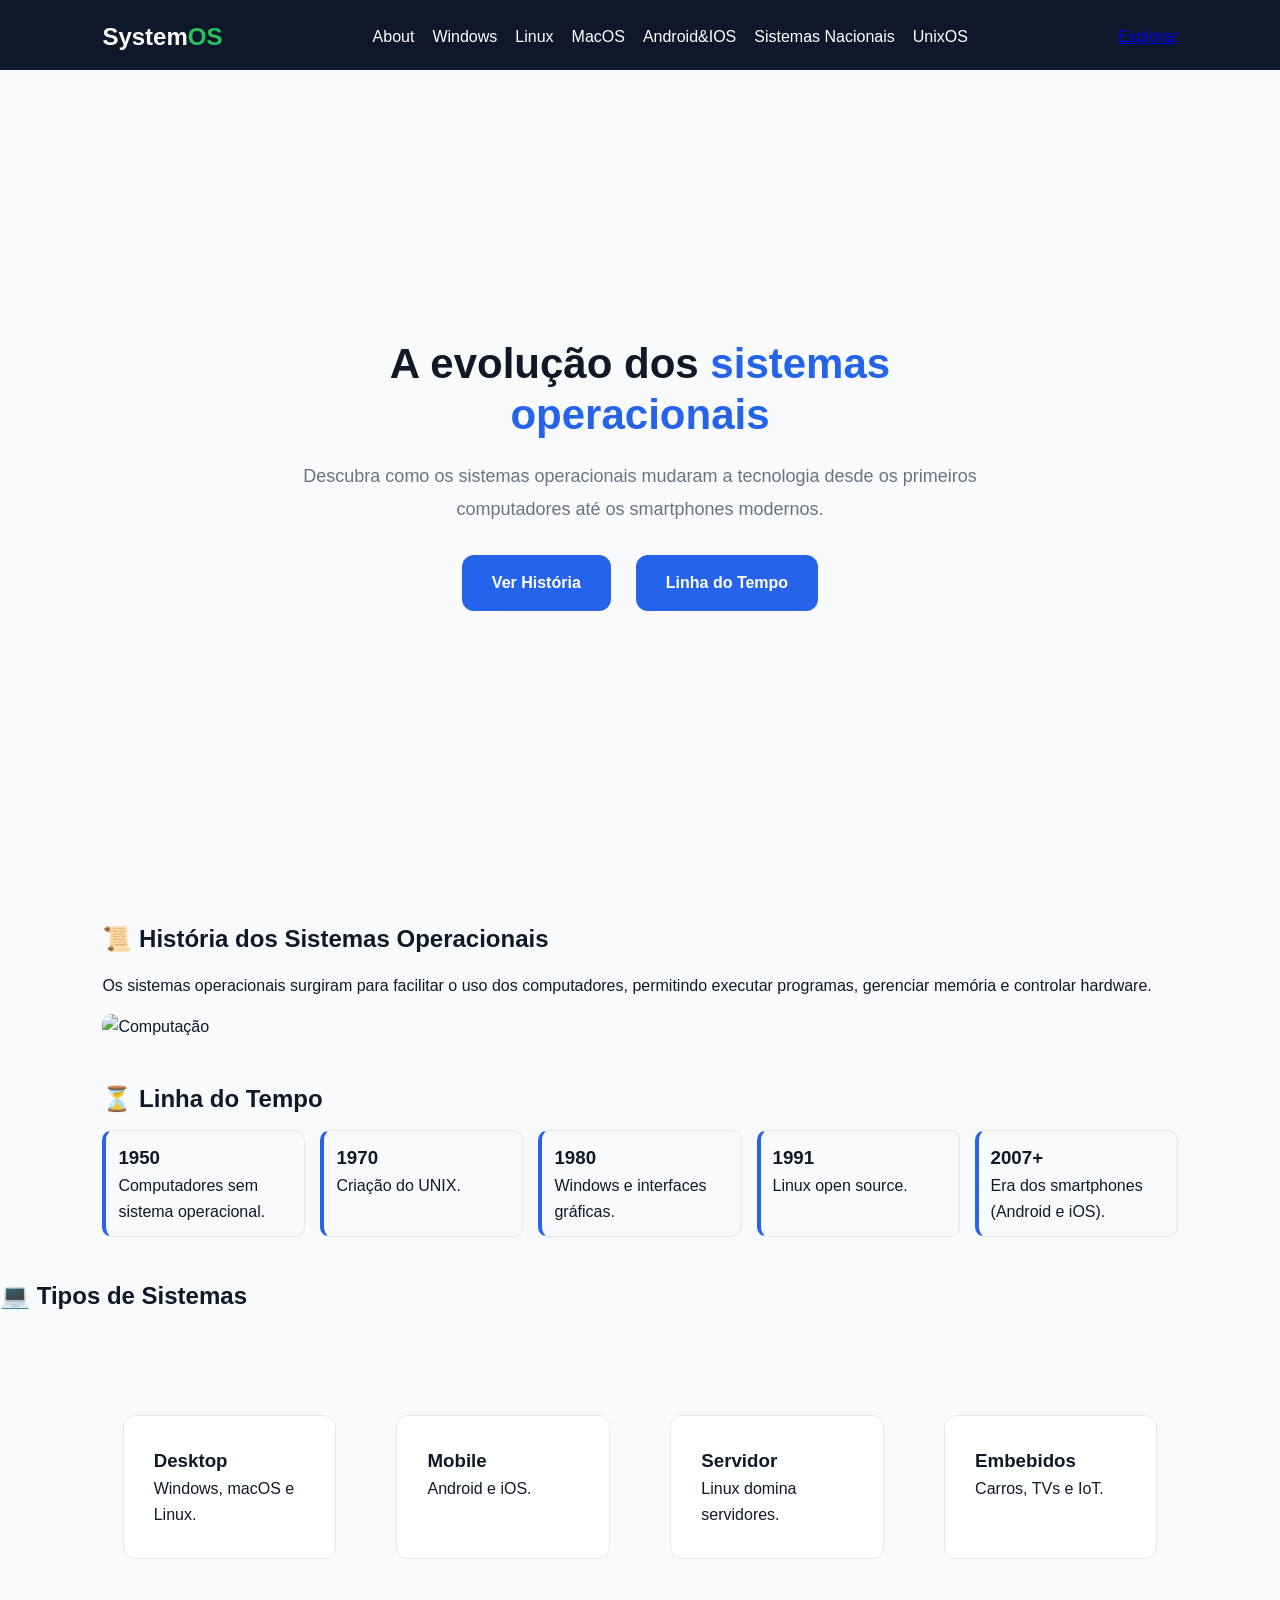
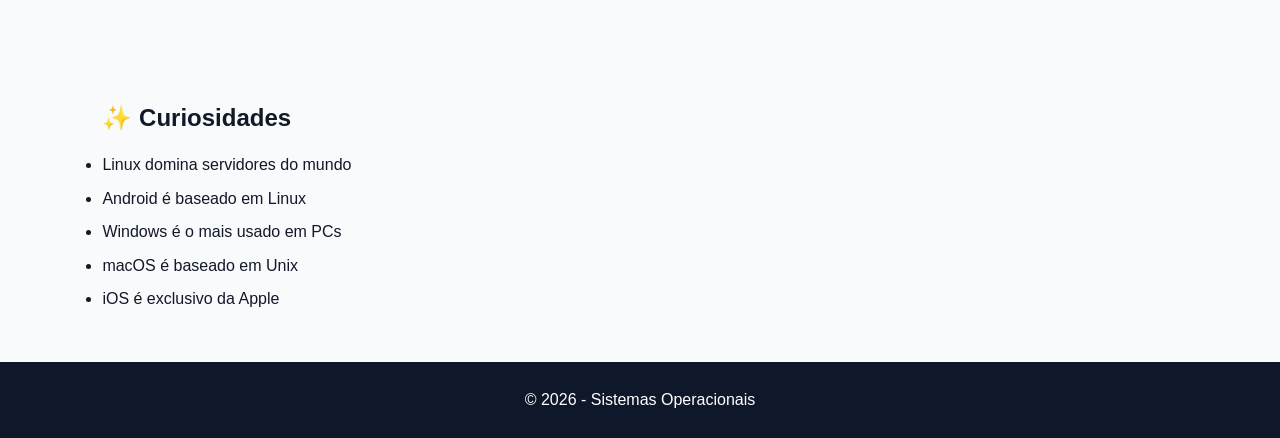
==== index.html @ b2367425 "v1.0.0" ====
<!DOCTYPE html>
<html lang="pt-br">

<head>
    <meta charset="UTF-8">
    <meta name="viewport" content="width=device-width, initial-scale=1.0">
    <title>Home - Sistemas Operacionais</title>

    <link rel="stylesheet" href="style.css">
</head>

<body>


<header class="navbar">

    <div class="logo">System<span>OS</span></div>

    <nav class="nav" id="nav">

          <a href="about.html">About</a>
            <a href="windows.html">Windows</a>
            <a href="linux.html">Linux</a>
            <a href="macOS.html">MacOS</a>
            <a href="Android&IOS.html">Android&IOS</a>
            <a href="nacionais.html">Sistemas Nacionais</a>
            <a href="unixOS.html">UnixOS</a>

    </nav>

    <a href="#historia" class="btn-nav">Explorar</a>

    <button class="menu-btn" onclick="toggleMenu()">☰</button>

</header>


<section class="hero">

    <div class="hero-text">

        <h1>
            A evolução dos <span>sistemas operacionais</span>
        </h1>

        <p>
            Descubra como os sistemas operacionais mudaram a tecnologia
            desde os primeiros computadores até os smartphones modernos.
        </p>

        <div class="hero-buttons">
            <a href="#historia" class="btn">Ver História</a>
            <a href="#linha" class="btn outline">Linha do Tempo</a>
        </div>

    </div>

</section>


<section class="section" id="historia">

    <h2>📜 História dos Sistemas Operacionais</h2>

    <p>
        Os sistemas operacionais surgiram para facilitar o uso dos computadores,
        permitindo executar programas, gerenciar memória e controlar hardware.
    </p>

    <img src="https://images.unsplash.com/photo-1581091012184-7c3d3f5f7d1c?q=80&w=1200" alt="Computação">

</section>

<section class="timeline" id="linha">

    <h2>⏳ Linha do Tempo</h2>

    <div class="timeline-container">

        <div class="timeline-item">
            <h3>1950</h3>
            <p>Computadores sem sistema operacional.</p>
        </div>

        <div class="timeline-item">
            <h3>1970</h3>
            <p>Criação do UNIX.</p>
        </div>

        <div class="timeline-item">
            <h3>1980</h3>
            <p>Windows e interfaces gráficas.</p>
        </div>

        <div class="timeline-item">
            <h3>1991</h3>
            <p>Linux open source.</p>
        </div>

        <div class="timeline-item">
            <h3>2007+</h3>
            <p>Era dos smartphones (Android e iOS).</p>
        </div>

    </div>

</section>

<section class="cards-section">

    <h2>💻 Tipos de Sistemas</h2>

    <div class="cards">

        <div class="card">
            <h3>Desktop</h3>
            <p>Windows, macOS e Linux.</p>
        </div>

        <div class="card">
            <h3>Mobile</h3>
            <p>Android e iOS.</p>
        </div>

        <div class="card">
            <h3>Servidor</h3>
            <p>Linux domina servidores.</p>
        </div>

        <div class="card">
            <h3>Embebidos</h3>
            <p>Carros, TVs e IoT.</p>
        </div>

    </div>

</section>


<section class="section">

    <h2>✨ Curiosidades</h2>

    <ul>
        <li>Linux domina servidores do mundo</li>
        <li>Android é baseado em Linux</li>
        <li>Windows é o mais usado em PCs</li>
        <li>macOS é baseado em Unix</li>
        <li>iOS é exclusivo da Apple</li>
    </ul>

</section>

<footer>
    © 2026 - Sistemas Operacionais
</footer>

<script src="script.js"></script>

</body>
</html>
---- style.css ----
*{
    margin:0;
    padding:0;
    box-sizing:border-box;
    font-family:"Segoe UI", sans-serif;
}

body{
    background:#f8fafc;
    color:#111827;
}

.navbar{
    display:flex;
    justify-content:space-between;
    align-items:center;
    padding:18px 8%;
    background:#0f172a;
    position:sticky;
    top:0;
    z-index:1000;
}

.logo{
    color:white;
    font-size:24px;
    font-weight:bold;
}

.logo span{
    color:#38bdf8;
}

.nav{
    display:flex;
    gap:18px;
}

.nav a{
    color:white;
    text-decoration:none;
}

.nav a:hover,
.nav a.active{
    color:#38bdf8;
}

.menu-btn{
    display:none;
    color:white;
    font-size:26px;
    background:none;
    border:none;
}


.hero{
    padding:80px 8%;
    text-align:center;
}

.hero-text h1{
    font-size:44px;
}

.hero-text span{
    color:#38bdf8;
}

.hero-text p{
    margin-top:10px;
    color:#6b7280;
}


.hero-buttons{
    margin-top:20px;
}

.btn{
    background:#38bdf8;
    color:white;
    padding:10px 18px;
    border-radius:8px;
    text-decoration:none;
}

.outline{
    border:1px solid #ccc;
    padding:10px 18px;
    border-radius:8px;
    margin-left:10px;
    text-decoration:none;
}


.section{
    margin:40px 8%;
}

.section h2{
    margin-bottom:15px;
}

.section img{
    width:100%;
    border-radius:10px;
    margin-top:15px;
}


.timeline{
    margin:40px 8%;
}

.timeline-container{
    display:grid;
    grid-template-columns:repeat(auto-fit,minmax(200px,1fr));
    gap:15px;
}

.timeline-item{
    background:white;
    padding:15px;
    border-radius:10px;
    border:1px solid #e5e7eb;
}


.cards{
    display:grid;
    grid-template-columns:repeat(auto-fit,minmax(200px,1fr));
    gap:15px;
}

.card{
    background:white;
    padding:20px;
    border-radius:10px;
    border:1px solid #e5e7eb;
}

ul li{
    margin:8px 0;
}


footer{
    background:#0f172a;
    color:white;
    text-align:center;
    padding:20px;
    margin-top:40px;
}


@media(max-width:768px){
    .nav{
        display:none;
        position:absolute;
        top:70px;
        right:0;
        flex-direction:column;
        background:#0f172a;
        width:200px;
        padding:20px;
    }

    .nav.active{
        display:flex;
    }

    .menu-btn{
        display:block;
    }
}
*{
    margin: 0;
    padding: 0;
    box-sizing: border-box;
    font-family: "Segoe UI", sans-serif;
}

body{
    background: #0b1220;
    color: white;
}


.navbar{
    position: fixed;
    top: 0;
    left: 0;

    width: 100%;
    height: 70px;

    display: flex;
    justify-content: space-between;
    align-items: center;

    padding: 0 8%;
    background: rgba(15, 23, 42, 0.9);
    backdrop-filter: blur(10px);

    z-index: 1000;
}

.logo{
    font-size: 22px;
    font-weight: bold;
}

.logo span{
    color: #38bdf8;
}





.hero{
    padding: 140px 8% 80px;
    text-align: center;
}

.hero h1{
    font-size: 3rem;
}

.hero span{
    color: #38bdf8;
}

.hero p{
    margin-top: 15px;
    color: #94a3b8;
}

.hero-buttons{
    margin-top: 25px;
    display: flex;
    justify-content: center;
    gap: 15px;
}

.btn{
    background: #38bdf8;
    color: black;
    padding: 12px 20px;
    border-radius: 10px;
    text-decoration: none;
    font-weight: bold;
}

.btn-outline{
    border: 1px solid #38bdf8;
    color: #38bdf8;
    padding: 12px 20px;
    border-radius: 10px;
    text-decoration: none;
}


.content{
    padding: 80px 8%;
    max-width: 900px;
    margin: auto;
    text-align: center;
}

.content h2{
    margin-bottom: 20px;
}

.content p{
    color: #cbd5e1;
    margin-bottom: 15px;
}

.cards{
    display: grid;
    grid-template-columns: repeat(auto-fit, minmax(220px,1fr));
    gap: 20px;

    padding: 60px 8%;
}

.card{
    background: rgba(255,255,255,0.05);
    padding: 25px;
    border-radius: 15px;
    border: 1px solid rgba(255,255,255,0.1);
    transition: 0.3s;
}

.card:hover{
    transform: translateY(-8px);
    background: rgba(56,189,248,0.08);
}


footer{
    text-align: center;
    padding: 30px;
    color: #64748b;
}


@media(max-width:768px){

    .nav{
        display: none;
        position: absolute;
        top: 70px;
        right: 8%;
        flex-direction: column;
        background: #0f172a;
        padding: 15px;
        border-radius: 10px;
    }

    .nav.active{
        display: flex;
    }

    .menu-btn{
        display: block;
    }

    .hero h1{
        font-size: 2rem;
    }
}
* {
    margin: 0;
    padding: 0;
    box-sizing: border-box;
}

body {
    font-family: "Segoe UI", sans-serif;
    background: #f4f7fb;
    color: #111827;
    line-height: 1.6;
}


.navbar {
    width: 100%;
    padding: 18px 8%;
    background: #0f172a;

    display: flex;
    justify-content: space-between;
    align-items: center;

    position: fixed;
    top: 0;
    left: 0;
    z-index: 1000;
}

.logo {
    color: white;
    font-size: 24px;
    font-weight: bold;
}

.logo span {
    color: #38bdf8;
}

.menu {
    display: flex;
    gap: 18px;
}

.menu a {
    color: white;
    text-decoration: none;
    font-size: 14px;
    transition: 0.3s;
}

.menu a:hover {
    color: #38bdf8;
}


.menu-btn {
    display: none;
    color: white;
    font-size: 26px;
    cursor: pointer;
}

.hero {
    padding-top: 110px;
    padding: 120px 8% 60px;
}

.hero-content {
    display: flex;
    align-items: center;
    justify-content: space-between;
    gap: 40px;
}

.hero-text h1 {
    font-size: 40px;
    margin-bottom: 15px;
}

.hero-text p {
    color: #4b5563;
}

.badge {
    background: #dbeafe;
    color: #2563eb;
    padding: 6px 14px;
    border-radius: 20px;
    display: inline-block;
    margin-bottom: 10px;
}

.hero-image img {
    width: 300px;
}


main {
    padding: 60px 8%;
}

.card {
    background: white;
    padding: 25px;
    margin-bottom: 20px;

    border-radius: 12px;
    border: 1px solid #e5e7eb;
}

footer {
    text-align: center;
    padding: 20px;
    background: #0f172a;
    color: white;
}


@media (max-width: 768px) {

    .hero-content {
        flex-direction: column;
        text-align: center;
    }

    .menu {
        position: absolute;
        top: 60px;
        right: 8%;
        background: #0f172a;
        flex-direction: column;
        padding: 15px;

        display: none;
    }

    .menu.active {
        display: flex;
    }

    .menu-btn {
        display: block;
    }
}

/*2-Unix*/
/* TERMINAL */
.terminal {
    background: #020617;
    border: 1px solid #1e293b;
    padding: 20px;
    border-radius: 12px;
    margin-top: 20px;
    font-family: monospace;
    color: #22c55e;
}

.cursor {
    display: inline-block;
    animation: blink 0.8s infinite;
}

@keyframes blink {
    50% { opacity: 0; }
}


.unix-hero {
    background: linear-gradient(135deg, #0f172a, #020617);
    color: #e2e8f0;
}

.unix-card {
    background: #0f172a;
    color: #e2e8f0;
    border: 1px solid #1e293b;
}

.unix-card h2 {
    color: #38bdf8;
}

.unix-box {
    background: #020617;
    border: 1px solid #1e293b;
    color: #cbd5e1;
}


.terminal {
    margin-top: 20px;
    background: #000;
    border: 1px solid #22c55e;
    padding: 18px;
    border-radius: 10px;
    font-family: monospace;
    color: #22c55e;
}

.cursor {
    animation: blink 0.8s infinite;
}

@keyframes blink {
    50% { opacity: 0; }
}


.unix-footer {
    text-align: center;
    padding: 25px;
    background: #020617;
    color: #64748b;
}


.menu a.active {
    color: #38bdf8;
}
/* MacOS*/
* {
    margin: 0;
    padding: 0;
    box-sizing: border-box;
    font-family: "Segoe UI", sans-serif;
}

body {
    background: #f5f6f8;
    color: #111827;
}


.navbar {
    width: 100%;
    padding: 16px 8%;
    display: flex;
    justify-content: space-between;
    align-items: center;
    background: #0f172a;
    position: sticky;
    top: 0;
    z-index: 1000;
}

.logo {
    color: white;
    font-size: 22px;
    font-weight: bold;
}

.logo span {
    color: #38bdf8;
}

.menu {
    display: flex;
    gap: 18px;
}

.menu a {
    color: white;
    text-decoration: none;
    transition: 0.3s;
}

.menu a:hover,
.menu a.active {
    color: #38bdf8;
}

.menu-btn {
    display: none;
    color: white;
    font-size: 26px;
    cursor: pointer;
}


header {
    text-align: center;
    padding: 90px 8%;
}

header h1 {
    font-size: 42px;
}

header p {
    margin-top: 15px;
    color: #6b7280;
    font-size: 18px;
}

.badge {
    display: inline-block;
    padding: 6px 14px;
    background: #dbeafe;
    color: #2563eb;
    border-radius: 999px;
}

.card {
    background: white;
    margin: 40px 8%;
    padding: 30px;
    border-radius: 14px;
    border: 1px solid #e5e7eb;
}


.timeline {
    display: flex;
    flex-direction: column;
    gap: 12px;
}

.timeline-item {
    padding: 12px;
    border-left: 4px solid #2563eb;
    background: #f8fafc;
}


.features {
    display: grid;
    grid-template-columns: repeat(auto-fit, minmax(220px,1fr));
    gap: 15px;
}

.feature-box {
    background: #f8fafc;
    padding: 18px;
    border-radius: 10px;
    border: 1px solid #e5e7eb;
}


footer {
    text-align: center;
    padding: 20px;
    background: #0f172a;
    color: white;
    margin-top: 40px;
}


@media(max-width:768px){
    .menu{
        display:none;
        position:absolute;
        top:70px;
        right:0;
        flex-direction:column;
        background:#0f172a;
        width:200px;
        padding:20px;
    }

    .menu.active{
        display:flex;
    }

    .menu-btn{
        display:block;
    }
}
/* LINUX */
*{
    margin: 0;
    padding: 0;
    box-sizing: border-box;
    font-family: "Segoe UI", sans-serif;
}

body{
    background: #f8fafc;
    color: #111827;
    line-height: 1.6;
}


.navbar{
    position: sticky;
    top: 0;
    z-index: 1000;

    display: flex;
    justify-content: space-between;
    align-items: center;

    padding: 20px 8%;
    background: #0f172a;
}

.logo{
    color: white;
    font-size: 28px;
    font-weight: bold;
}

.logo span{
    color: #22c55e;
}

.menu{
    display: flex;
    align-items: center;
    gap: 20px;
}

.menu a{
    color: white;
    text-decoration: none;
    transition: 0.3s;
    font-size: 16px;
}

.menu a:hover{
    color: #22c55e;
}

.menu-btn{
    display: none;
    color: white;
    font-size: 28px;
    cursor: pointer;
}


.hero{
    min-height: 80vh;

    display: flex;
    align-items: center;

    padding: 80px 8%;
}

.hero-text{
    max-width: 700px;
}

.hero-text h1{
    font-size: 52px;
    margin-bottom: 15px;
}

.hero-text span{
    color: #22c55e;
}

.hero-text p{
    margin-top: 15px;
    color: #6b7280;
    font-size: 18px;
}

.badge{
    display: inline-block;

    background: #dcfce7;
    color: #16a34a;

    padding: 8px 14px;
    border-radius: 20px;

    margin-bottom: 15px;
}


.hero-buttons{
    margin-top: 25px;

    display: flex;
    gap: 15px;
}

.btn-primary{
    background: #22c55e;
    color: white;

    padding: 12px 22px;
    border-radius: 10px;

    text-decoration: none;
}

.btn-secondary{
    border: 1px solid #d1d5db;

    padding: 12px 22px;
    border-radius: 10px;

    text-decoration: none;
    color: #111827;
}


.card{
    background: white;

    margin: 40px 8%;
    padding: 30px;

    border-radius: 15px;
    border: 1px solid #e5e7eb;

    opacity: 0;
    transform: translateY(40px);
    transition: all 0.8s ease;
}

.card.show{
    opacity: 1;
    transform: translateY(0);
}

.card h2{
    margin-bottom: 15px;
}


.grid{
    display: grid;

    grid-template-columns: repeat(auto-fit, minmax(220px,1fr));

    gap: 20px;
    margin-top: 20px;
}

.box{
    background: #f1f5f9;

    padding: 20px;
    border-radius: 12px;

    opacity: 0;
    transform: translateY(40px);
    transition: all 0.8s ease;
}

.box.show{
    opacity: 1;
    transform: translateY(0);
}


.terminal{
    background: black;
    color: #22c55e;

    padding: 20px;
    border-radius: 12px;

    font-family: monospace;

    opacity: 0;
    transform: translateY(40px);
    transition: all 0.8s ease;
}

.terminal.show{
    opacity: 1;
    transform: translateY(0);
}


.list{
    padding-left: 20px;
    margin-top: 10px;
}

.list li{
    margin-bottom: 10px;
}


footer{
    text-align: center;

    padding: 25px;

    background: #0f172a;
    color: white;

    margin-top: 40px;
}


@media(max-width:768px){

    .menu{
        display: none;

        flex-direction: column;
        align-items: flex-start;

        position: absolute;
        top: 75px;
        right: 0;

        width: 220px;
        padding: 20px;

        background: #0f172a;
    }

    .menu.show{
        display: flex;
    }

    .menu-btn{
        display: block;
    }

    .hero{
        padding: 60px 5%;
    }

    .hero-text h1{
        font-size: 34px;
    }

    .hero-buttons{
        flex-direction: column;
    }
}
/* Android*/

.hero-mobile {
    min-height: 90vh;
    display: flex;
    align-items: center;
    justify-content: center;

    padding: 80px 8%;
    background: linear-gradient(135deg, #f8fafc, #ffffff);
}

.hero-mobile-content {
    display: flex;
    align-items: center;
    justify-content: space-between;
    gap: 40px;
    flex-wrap: wrap;
}

.hero-mobile-text {
    max-width: 550px;
}

.hero-mobile h1 {
    font-size: 3rem;
}

.tag {
    background: #e0f2fe;
    color: #0284c7;
    padding: 6px 12px;
    border-radius: 999px;
    font-size: 13px;
}

.mobile-subtitle {
    color: #6b7280;
    margin-top: 15px;
    font-size: 18px;
}


.hero-mobile-images {
    display: flex;
    gap: 20px;
    align-items: center;
}

.hero-mobile-images img {
    width: 120px;
    transition: 0.3s;
}

.hero-mobile-images img:hover {
    transform: scale(1.1);
}



.container {
    display: grid;
    grid-template-columns: repeat(auto-fit, minmax(280px, 1fr));
    gap: 25px;
    padding: 80px 8%;
}

.card {
    background: white;
    border-radius: 18px;
    padding: 25px;

    border: 1px solid #e5e7eb;
    transition: 0.3s;
}

.card:hover {
    transform: translateY(-8px);
    box-shadow: 0 20px 40px rgba(0,0,0,0.08);
}

.android {
    border-top: 4px solid #22c55e;
}

.ios {
    border-top: 4px solid #3b82f6;
}


.tabela {
    padding: 80px 8%;
    text-align: center;
}

.mobile-table {
    width: 100%;
    margin-top: 25px;
    border-collapse: collapse;
    background: white;
    border-radius: 12px;
    overflow: hidden;
}

.mobile-table th,
.mobile-table td {
    padding: 16px;
    border: 1px solid #e5e7eb;
}


.boxes {
    display: grid;
    grid-template-columns: repeat(auto-fit, minmax(260px, 1fr));
    gap: 20px;
    padding: 40px 8%;
}

.box {
    background: #f9fafb;
    padding: 25px;
    border-radius: 14px;
    border: 1px solid #e5e7eb;
    transition: 0.3s;
}

.box:hover {
    transform: translateY(-6px);
}



.card,
.box,
.mobile-table {
    opacity: 0;
    transform: translateY(40px);
    transition: all 0.8s ease;
}

.show {
    opacity: 1;
    transform: translateY(0);
}
/*About/home*/


*{
    margin: 0;
    padding: 0;
    box-sizing: border-box;
}

body{
    font-family: "Segoe UI", sans-serif;
    background: #f4f7fb;
    color: #1f2937;
}



.navbar{
    width: 100%;
    padding: 20px 8%;
    background: #0f172a;

    display: flex;
    justify-content: space-between;
    align-items: center;
    flex-wrap: wrap;

    position: sticky;
    top: 0;
    z-index: 1000;
}

.logo{
    color: white;
    font-size: 28px;
    font-weight: bold;
}

.logo span{
    color: #38bdf8;
}

.menu{
    display: flex;
    gap: 18px;
    flex-wrap: wrap;
}

.menu a{
    text-decoration: none;
    color: white;
    font-weight: 500;
    transition: 0.3s;
}

.menu a:hover,
.menu .active{
    color: #38bdf8;
}


.hero{
    width: 100%;
    min-height: 90vh;

    display: flex;
    align-items: center;
    justify-content: center;

    padding: 60px 8%;
}

.hero-content{
    width: 100%;

    display: grid;
    grid-template-columns: repeat(auto-fit, minmax(320px, 1fr));
    gap: 50px;
    align-items: center;
}

.badge{
    background: #dbeafe;
    color: #2563eb;

    padding: 10px 18px;
    border-radius: 30px;

    font-size: 14px;
    font-weight: bold;

    display: inline-block;
    margin-bottom: 20px;
}

.hero-text h1{
    font-size: 52px;
    line-height: 1.2;
    margin-bottom: 20px;
}

.hero-text h1 span{
    color: #2563eb;
}

.hero-text p{
    font-size: 18px;
    color: #4b5563;
    margin-bottom: 30px;
    line-height: 1.8;
}

.btn{
    padding: 15px 30px;
    border: none;
    border-radius: 12px;

    background: #2563eb;
    color: white;

    font-size: 16px;
    font-weight: bold;

    cursor: pointer;
    transition: 0.3s;
}

.btn:hover{
    background: #1d4ed8;
    transform: translateY(-3px);
}



.hero-card{
    background: white;
    padding: 40px;
    border-radius: 25px;

    box-shadow: 0 10px 30px rgba(0,0,0,0.08);

    text-align: center;
}

.icon{
    font-size: 70px;
    margin-bottom: 20px;
}

.hero-card h2{
    margin-bottom: 15px;
    font-size: 28px;
}

.hero-card p{
    color: #6b7280;
    line-height: 1.7;
}

/* ABOUT */

.about{
    width: 100%;
    padding: 80px 8%;
}

.about-container{
    display: grid;
    grid-template-columns: repeat(auto-fit, minmax(250px,1fr));
    gap: 30px;
}

.about-box{
    background: white;
    padding: 35px;
    border-radius: 20px;

    box-shadow: 0 5px 20px rgba(0,0,0,0.06);

    transition: 0.3s;
}

.about-box:hover{
    transform: translateY(-8px);
}

.about-box h2{
    margin-bottom: 15px;
    color: #2563eb;
}

.about-box p{
    color: #4b5563;
    line-height: 1.7;
}



footer{
    background: #0f172a;
    color: white;

    text-align: center;
    padding: 25px;
    margin-top: 50px;
}


@media(max-width: 768px){

    .navbar{
        flex-direction: column;
        gap: 20px;
    }

    .hero-text h1{
        font-size: 38px;
    }

    .hero{
        padding-top: 40px;
    }

}
/*Nacionais*/
*{
    margin:0;
    padding:0;
    box-sizing:border-box;
    font-family:"Segoe UI",sans-serif;
}

body{
    background:#f8fafc;
    color:#111827;
}

.navbar{
    display:flex;
    justify-content:space-between;
    align-items:center;
    padding:18px 8%;
    background:#0f172a;
    position:sticky;
    top:0;
    z-index:1000;
}

.logo{
    color:white;
    font-size:24px;
    font-weight:bold;
}

.logo span{
    color:#22c55e;
}

.menu{
    display:flex;
    gap:18px;
}

.menu a{
    color:white;
    text-decoration:none;
}

.menu a:hover{
    color:#22c55e;
}

.menu-btn{
    display:none;
    color:white;
    font-size:26px;
    cursor:pointer;
}


.hero{
    padding:80px 8%;
}

.hero-content{
    display:flex;
    align-items:center;
    justify-content:space-between;
    gap:40px;
    flex-wrap:wrap;
}

.hero-text h1{
    font-size:42px;
}

.hero-text span{
    color:#22c55e;
}

.hero-text p{
    margin-top:10px;
    color:#6b7280;
}

.hero-image img{
    width:250px;
}


.badge{
    background:#dcfce7;
    color:#16a34a;
    padding:6px 12px;
    border-radius:999px;
}


.hero-buttons{
    margin-top:20px;
}

.btn-primary{
    background:#22c55e;
    color:white;
    padding:10px 18px;
    border-radius:8px;
    text-decoration:none;
}

.btn-secondary{
    border:1px solid #ccc;
    padding:10px 18px;
    border-radius:8px;
    text-decoration:none;
    margin-left:10px;
}


.stats{
    display:grid;
    grid-template-columns:repeat(auto-fit,minmax(200px,1fr));
    gap:20px;
    padding:60px 8%;
}

.stat{
    background:white;
    padding:20px;
    border-radius:12px;
    text-align:center;
    border:1px solid #e5e7eb;
}


.card{
    margin:40px 8%;
    padding:30px;
    background:white;
    border-radius:12px;
    border:1px solid #e5e7eb;
}


.distros{
    display:grid;
    grid-template-columns:repeat(auto-fit,minmax(200px,1fr));
    gap:15px;
    margin-top:20px;
}

.distro-card{
    padding:15px;
    background:#f8fafc;
    border-radius:10px;
}


.terminal{
    background:#0f172a;
    color:#22c55e;
    padding:20px;
    border-radius:10px;
    margin-top:10px;
}


.lista li{
    margin:8px 0;
}

/
footer{
    text-align:center;
    padding:20px;
    background:#0f172a;
    color:white;
}


@media(max-width:768px){
    .menu{
        display:none;
        position:absolute;
        top:70px;
        right:0;
        flex-direction:column;
        background:#0f172a;
        width:200px;
        padding:20px;
    }

    .menu.active{
        display:flex;
    }

    .menu-btn{
        display:block;
    }
}
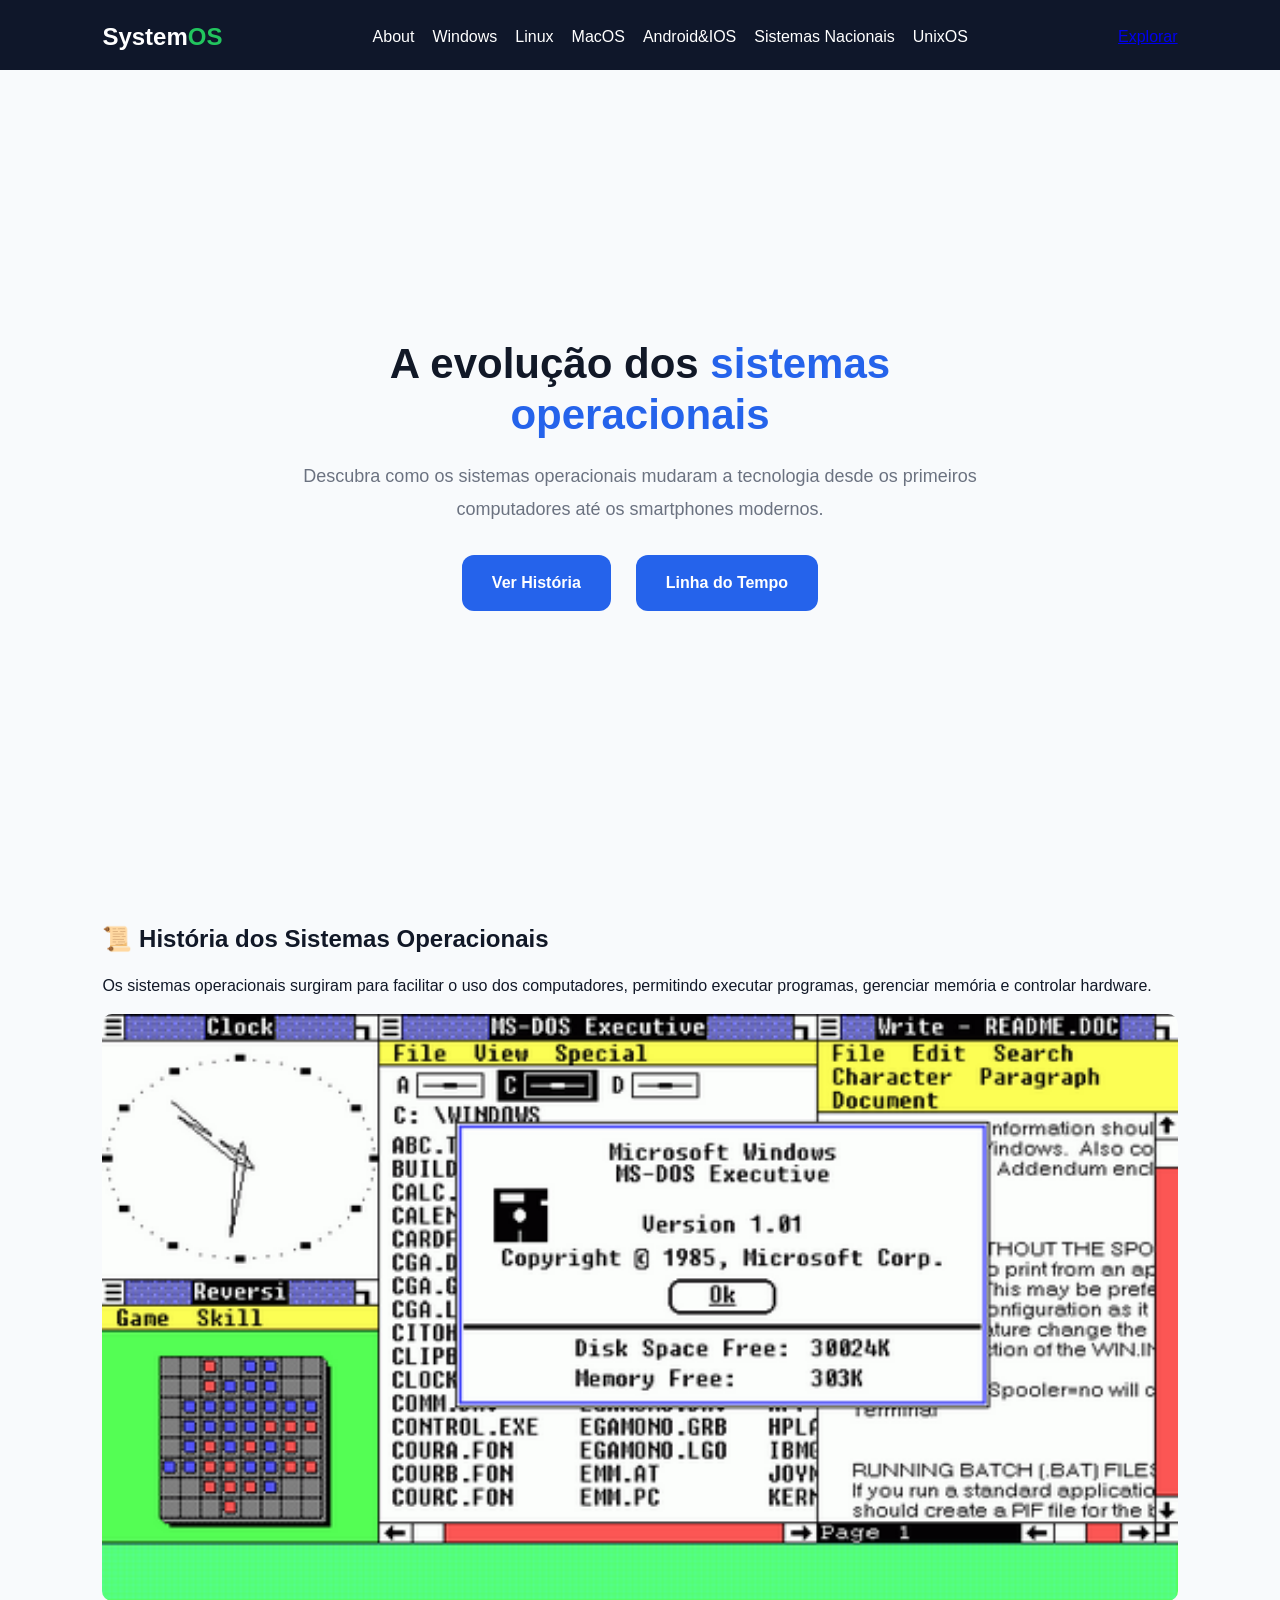
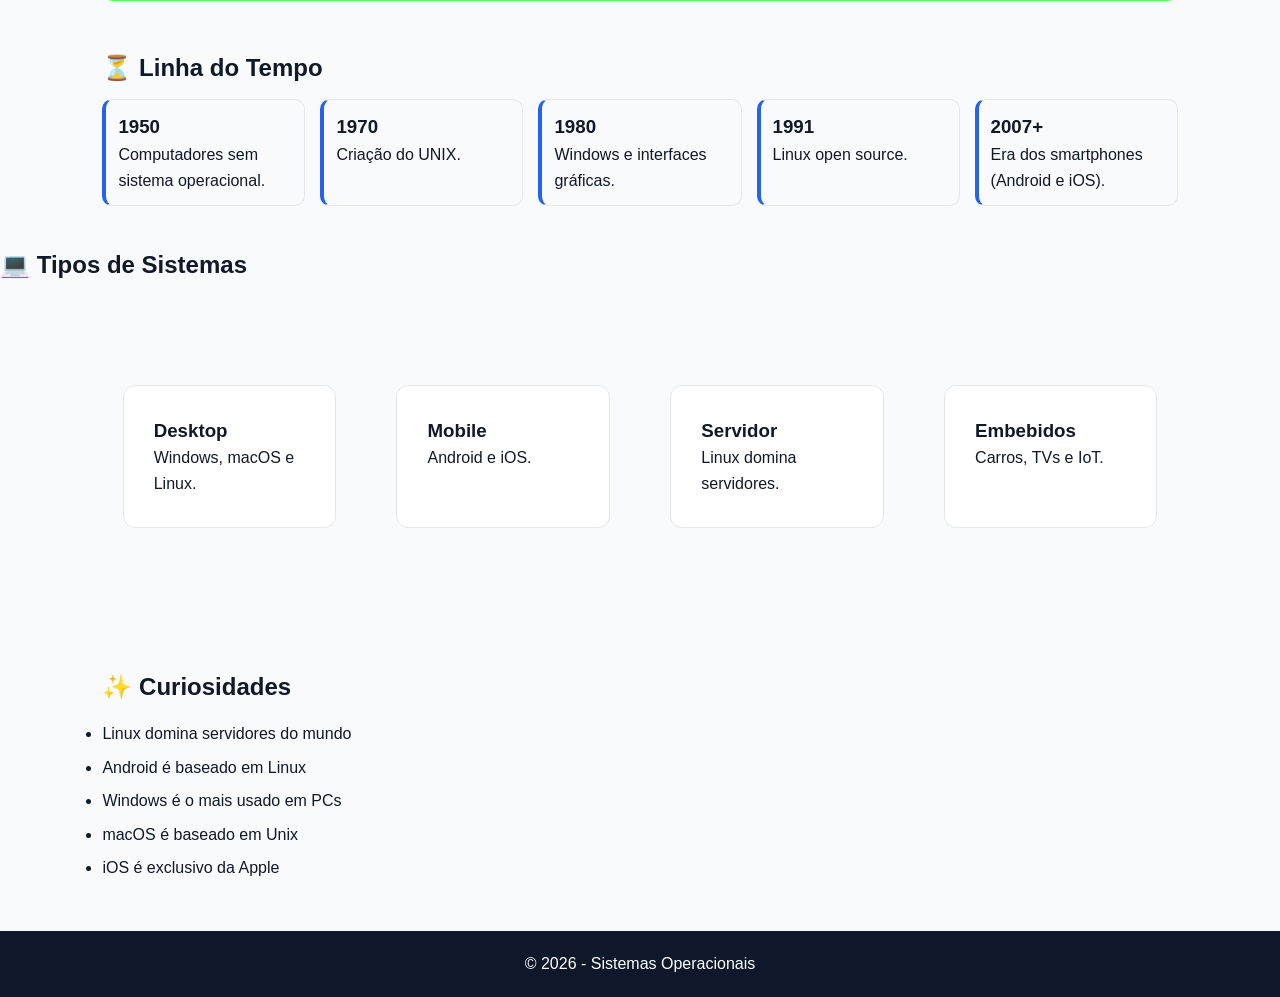
==== commit 2f0df34e: "v1.0.1 Ajustes." ====
--- a/index.html
+++ b/index.html
@@ -67,7 +67,7 @@
         permitindo executar programas, gerenciar memória e controlar hardware.
     </p>
 
-    <img src="https://images.unsplash.com/photo-1581091012184-7c3d3f5f7d1c?q=80&w=1200" alt="Computação">
+    <img src="img/Windows1.0.png"Computação">
 
 </section>
 
--- a/style.css
+++ b/style.css
@@ -508,7 +508,7 @@
 
 .unix-card {
     background: #0f172a;
-    color: #e2e8f0;
+    color: #101010;
     border: 1px solid #1e293b;
 }
 
@@ -1498,7 +1498,7 @@
     margin:8px 0;
 }
 
-/
+
 footer{
     text-align:center;
     padding:20px;
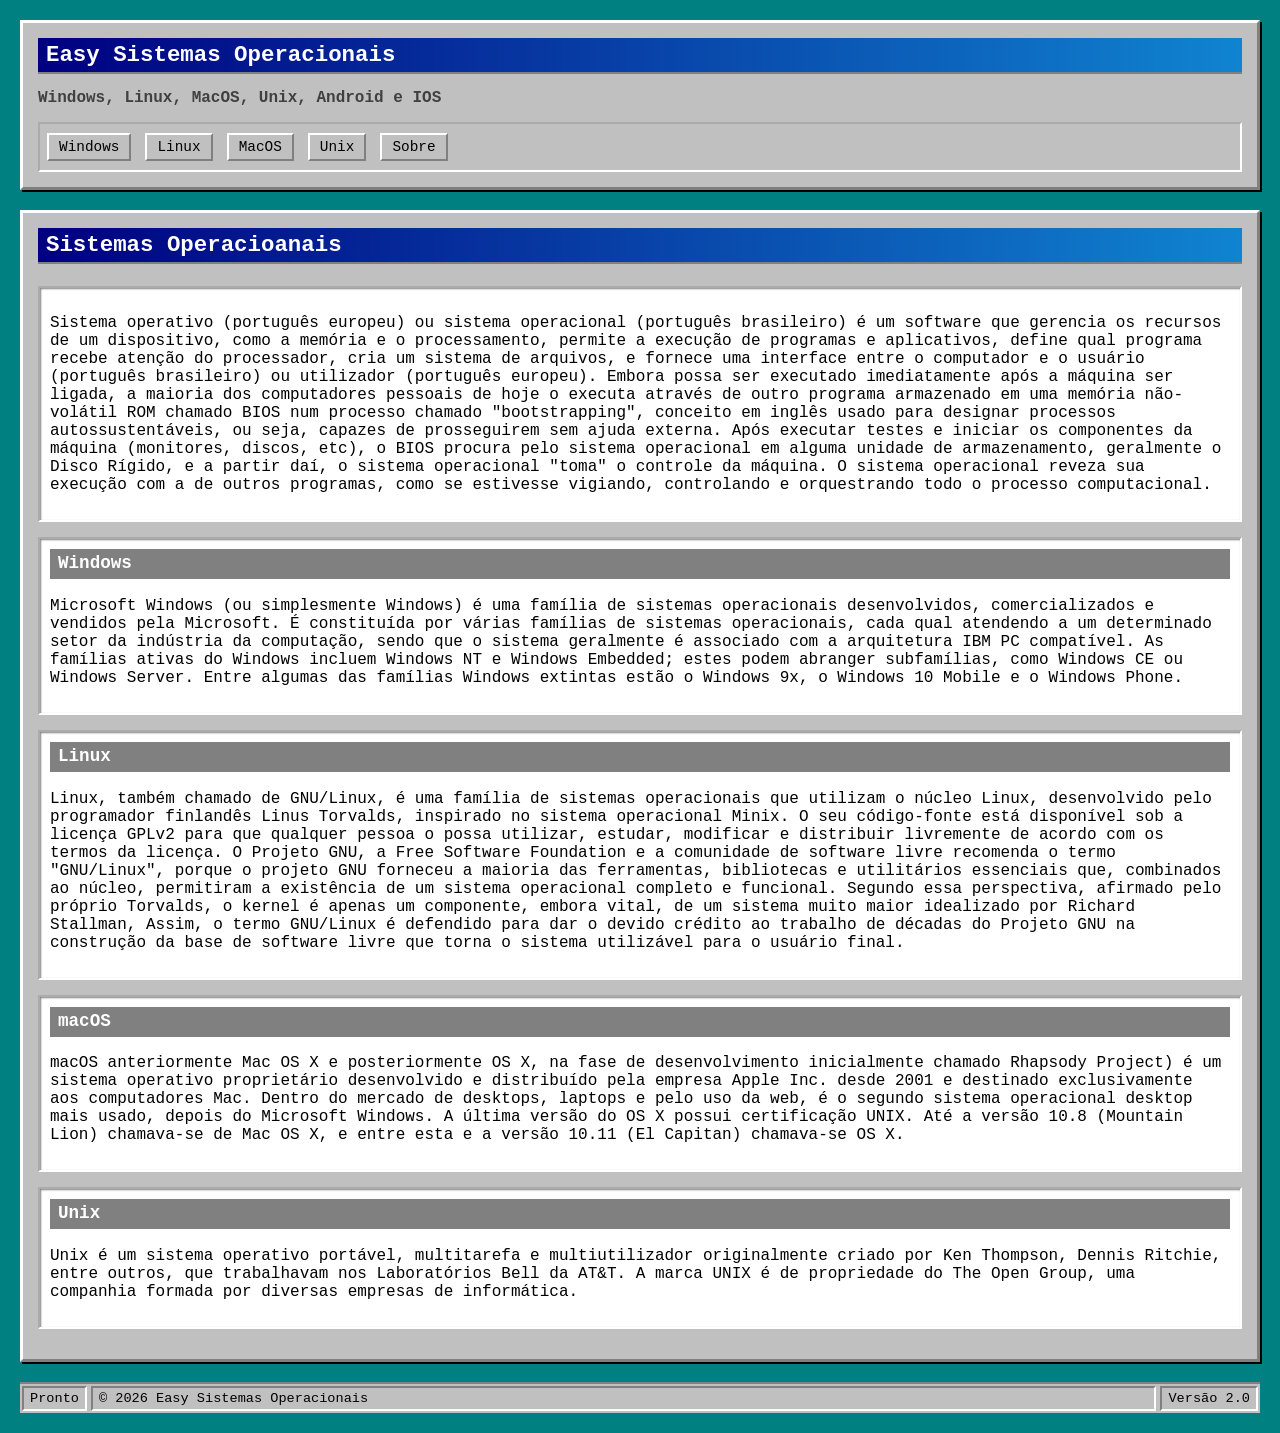
==== commit 001659bf: "2.0.1 index arrumado" ====
--- a/index.html
+++ b/index.html
@@ -1,161 +1,71 @@
+<!--Aqui será a página inicial, com um breve resumo de cada área juntamente com links para as outras áreas.-->
 <!DOCTYPE html>
-<html lang="pt-br">
+<html>
+    <head>
+        <meta charset="utf-8">
+        <title>Ínicio</title>
+        <link rel="stylesheet" href="style.css">
+        <link rel="icon" type="image/x-icon" href="img/easy.jpg">
+    </head>
 
-<head>
-    <meta charset="UTF-8">
-    <meta name="viewport" content="width=device-width, initial-scale=1.0">
-    <title>Home - Sistemas Operacionais</title>
+    <body>
+        <header id="hometitle">
+            <h1>Easy Sistemas Operacionais</h1>
+            <h2>Windows, Linux, MacOS, Unix, Android e IOS</h2>
+            <nav>
+                <a class="link" href="windows.html">Windows</a>
+                <a class="link" href="linux.html">Linux</a>
+                <a class="link" href="macOS.html">MacOS</a>
+                <a class="link" href="unixOS.html">Unix</a>               
+                <a class="link" href="about.html">Sobre</a>
+            </nav>
+        </header>
 
-    <link rel="stylesheet" href="style.css">
-</head>
+        <main>
+            <header>
+                <h3>Sistemas Operacioanais</h3>
+            </header>
 
-<body>
+            <div>
+                <article>
+                    <section>
+                        <p>
+                            Sistema operativo (português europeu) ou sistema operacional (português brasileiro) é um software que gerencia os recursos de um dispositivo, como a memória e o processamento, permite a execução de programas e aplicativos, define qual programa recebe atenção do processador, cria um sistema de arquivos, e fornece uma interface entre o computador e o usuário (português brasileiro) ou utilizador (português europeu). Embora possa ser executado imediatamente após a máquina ser ligada, a maioria dos computadores pessoais de hoje o executa através de outro programa armazenado em uma memória não-volátil ROM chamado BIOS num processo chamado "bootstrapping", conceito em inglês usado para designar processos autossustentáveis, ou seja, capazes de prosseguirem sem ajuda externa. Após executar testes e iniciar os componentes da máquina (monitores, discos, etc), o BIOS procura pelo sistema operacional em alguma unidade de armazenamento, geralmente o Disco Rígido, e a partir daí, o sistema operacional "toma" o controle da máquina. O sistema operacional reveza sua execução com a de outros programas, como se estivesse vigiando, controlando e orquestrando todo o processo computacional.
+                        </p>
+                    </section>
+                    <section>
+                        <h3>Windows</h3>
+                        <p>
+                            Microsoft Windows (ou simplesmente Windows) é uma família de sistemas operacionais desenvolvidos, comercializados e vendidos pela Microsoft. É constituída por várias famílias de sistemas operacionais, cada qual atendendo a um determinado setor da indústria da computação, sendo que o sistema geralmente é associado com a arquitetura IBM PC compatível. As famílias ativas do Windows incluem Windows NT e Windows Embedded; estes podem abranger subfamílias, como Windows CE ou Windows Server. Entre algumas das famílias Windows extintas estão o Windows 9x, o Windows 10 Mobile e o Windows Phone.
+                        </p>
+                    </section>
+                    <section>
+                        <h3>Linux</h3>
+                        <p>
+                            Linux, também chamado de GNU/Linux, é uma família de sistemas operacionais que utilizam o núcleo Linux, desenvolvido pelo programador finlandês Linus Torvalds, inspirado no sistema operacional Minix. O seu código-fonte está disponível sob a licença GPLv2 para que qualquer pessoa o possa utilizar, estudar, modificar e distribuir livremente de acordo com os termos da licença. O Projeto GNU, a Free Software Foundation e a comunidade de software livre recomenda o termo "GNU/Linux", porque o projeto GNU forneceu a maioria das ferramentas, bibliotecas e utilitários essenciais que, combinados ao núcleo, permitiram a existência de um sistema operacional completo e funcional. Segundo essa perspectiva, afirmado pelo próprio Torvalds, o kernel é apenas um componente, embora vital, de um sistema muito maior idealizado por Richard Stallman, Assim, o termo GNU/Linux é defendido para dar o devido crédito ao trabalho de décadas do Projeto GNU na construção da base de software livre que torna o sistema utilizável para o usuário final.
+                        </p>
+                    </section>
+                    <section>
+                        <h3>macOS</h3>
+                        <p>
+                            macOS anteriormente Mac OS X e posteriormente OS X, na fase de desenvolvimento inicialmente chamado Rhapsody Project) é um sistema operativo proprietário desenvolvido e distribuído pela empresa Apple Inc. desde 2001 e destinado exclusivamente aos computadores Mac. Dentro do mercado de desktops, laptops e pelo uso da web, é o segundo sistema operacional desktop mais usado, depois do Microsoft Windows. A última versão do OS X possui certificação UNIX. Até a versão 10.8 (Mountain Lion) chamava-se de Mac OS X, e entre esta e a versão 10.11 (El Capitan) chamava-se OS X.
+                        </p>
+                    </section>
+                    <section>
+                        <h3>Unix</h3>
+                        <p>
+                            Unix é um sistema operativo portável, multitarefa e multiutilizador originalmente criado por Ken Thompson, Dennis Ritchie, entre outros, que trabalhavam nos Laboratórios Bell da AT&T.
 
-
-<header class="navbar">
-
-    <div class="logo">System<span>OS</span></div>
-
-    <nav class="nav" id="nav">
-
-          <a href="about.html">About</a>
-            <a href="windows.html">Windows</a>
-            <a href="linux.html">Linux</a>
-            <a href="macOS.html">MacOS</a>
-            <a href="Android&IOS.html">Android&IOS</a>
-            <a href="nacionais.html">Sistemas Nacionais</a>
-            <a href="unixOS.html">UnixOS</a>
-
-    </nav>
-
-    <a href="#historia" class="btn-nav">Explorar</a>
-
-    <button class="menu-btn" onclick="toggleMenu()">☰</button>
-
-</header>
-
-
-<section class="hero">
-
-    <div class="hero-text">
-
-        <h1>
-            A evolução dos <span>sistemas operacionais</span>
-        </h1>
-
-        <p>
-            Descubra como os sistemas operacionais mudaram a tecnologia
-            desde os primeiros computadores até os smartphones modernos.
-        </p>
-
-        <div class="hero-buttons">
-            <a href="#historia" class="btn">Ver História</a>
-            <a href="#linha" class="btn outline">Linha do Tempo</a>
-        </div>
-
-    </div>
-
-</section>
-
-
-<section class="section" id="historia">
-
-    <h2>📜 História dos Sistemas Operacionais</h2>
-
-    <p>
-        Os sistemas operacionais surgiram para facilitar o uso dos computadores,
-        permitindo executar programas, gerenciar memória e controlar hardware.
-    </p>
-
-    <img src="img/Windows1.0.png"Computação">
-
-</section>
-
-<section class="timeline" id="linha">
-
-    <h2>⏳ Linha do Tempo</h2>
-
-    <div class="timeline-container">
-
-        <div class="timeline-item">
-            <h3>1950</h3>
-            <p>Computadores sem sistema operacional.</p>
-        </div>
-
-        <div class="timeline-item">
-            <h3>1970</h3>
-            <p>Criação do UNIX.</p>
-        </div>
-
-        <div class="timeline-item">
-            <h3>1980</h3>
-            <p>Windows e interfaces gráficas.</p>
-        </div>
-
-        <div class="timeline-item">
-            <h3>1991</h3>
-            <p>Linux open source.</p>
-        </div>
-
-        <div class="timeline-item">
-            <h3>2007+</h3>
-            <p>Era dos smartphones (Android e iOS).</p>
-        </div>
-
-    </div>
-
-</section>
-
-<section class="cards-section">
-
-    <h2>💻 Tipos de Sistemas</h2>
-
-    <div class="cards">
-
-        <div class="card">
-            <h3>Desktop</h3>
-            <p>Windows, macOS e Linux.</p>
-        </div>
-
-        <div class="card">
-            <h3>Mobile</h3>
-            <p>Android e iOS.</p>
-        </div>
-
-        <div class="card">
-            <h3>Servidor</h3>
-            <p>Linux domina servidores.</p>
-        </div>
-
-        <div class="card">
-            <h3>Embebidos</h3>
-            <p>Carros, TVs e IoT.</p>
-        </div>
-
-    </div>
-
-</section>
-
-
-<section class="section">
-
-    <h2>✨ Curiosidades</h2>
-
-    <ul>
-        <li>Linux domina servidores do mundo</li>
-        <li>Android é baseado em Linux</li>
-        <li>Windows é o mais usado em PCs</li>
-        <li>macOS é baseado em Unix</li>
-        <li>iOS é exclusivo da Apple</li>
-    </ul>
-
-</section>
-
-<footer>
-    © 2026 - Sistemas Operacionais
-</footer>
-
-<script src="script.js"></script>
-
-</body>
+A marca UNIX é de propriedade do The Open Group, uma companhia formada por diversas empresas de informática.
+                        </p>
+                    </section>
+                </article>
+            </div>
+        </main>
+        <footer class="rodape-retro">
+            <div class="status-bar-field">Pronto</div>
+            <div class="status-bar-field">© 2026 Easy Sistemas Operacionais</div>
+            <div class="status-bar-field">Versão 2.0</div>
+        </footer>
+    </body>
 </html>
--- a/style.css
+++ b/style.css
@@ -1,1529 +1,164 @@
-*{
-    margin:0;
-    padding:0;
-    box-sizing:border-box;
-    font-family:"Segoe UI", sans-serif;
-}
-
-body{
-    background:#f8fafc;
-    color:#111827;
-}
-
-.navbar{
-    display:flex;
-    justify-content:space-between;
-    align-items:center;
-    padding:18px 8%;
-    background:#0f172a;
-    position:sticky;
-    top:0;
-    z-index:1000;
-}
-
-.logo{
-    color:white;
-    font-size:24px;
-    font-weight:bold;
-}
-
-.logo span{
-    color:#38bdf8;
-}
-
-.nav{
-    display:flex;
-    gap:18px;
-}
-
-.nav a{
-    color:white;
-    text-decoration:none;
-}
-
-.nav a:hover,
-.nav a.active{
-    color:#38bdf8;
-}
-
-.menu-btn{
-    display:none;
-    color:white;
-    font-size:26px;
-    background:none;
-    border:none;
-}
-
-
-.hero{
-    padding:80px 8%;
-    text-align:center;
-}
-
-.hero-text h1{
-    font-size:44px;
-}
-
-.hero-text span{
-    color:#38bdf8;
-}
-
-.hero-text p{
-    margin-top:10px;
-    color:#6b7280;
-}
-
-
-.hero-buttons{
-    margin-top:20px;
-}
-
-.btn{
-    background:#38bdf8;
-    color:white;
-    padding:10px 18px;
-    border-radius:8px;
-    text-decoration:none;
-}
-
-.outline{
-    border:1px solid #ccc;
-    padding:10px 18px;
-    border-radius:8px;
-    margin-left:10px;
-    text-decoration:none;
-}
-
-
-.section{
-    margin:40px 8%;
-}
-
-.section h2{
-    margin-bottom:15px;
-}
-
-.section img{
-    width:100%;
-    border-radius:10px;
-    margin-top:15px;
-}
-
-
-.timeline{
-    margin:40px 8%;
-}
-
-.timeline-container{
-    display:grid;
-    grid-template-columns:repeat(auto-fit,minmax(200px,1fr));
-    gap:15px;
-}
-
-.timeline-item{
-    background:white;
-    padding:15px;
-    border-radius:10px;
-    border:1px solid #e5e7eb;
-}
-
-
-.cards{
-    display:grid;
-    grid-template-columns:repeat(auto-fit,minmax(200px,1fr));
-    gap:15px;
-}
-
-.card{
-    background:white;
-    padding:20px;
-    border-radius:10px;
-    border:1px solid #e5e7eb;
-}
-
-ul li{
-    margin:8px 0;
-}
-
-
-footer{
-    background:#0f172a;
-    color:white;
-    text-align:center;
-    padding:20px;
-    margin-top:40px;
-}
-
-
-@media(max-width:768px){
-    .nav{
-        display:none;
-        position:absolute;
-        top:70px;
-        right:0;
-        flex-direction:column;
-        background:#0f172a;
-        width:200px;
-        padding:20px;
-    }
-
-    .nav.active{
-        display:flex;
-    }
-
-    .menu-btn{
-        display:block;
-    }
-}
-*{
-    margin: 0;
-    padding: 0;
-    box-sizing: border-box;
-    font-family: "Segoe UI", sans-serif;
-}
-
-body{
-    background: #0b1220;
-    color: white;
-}
-
-
-.navbar{
-    position: fixed;
-    top: 0;
-    left: 0;
-
-    width: 100%;
-    height: 70px;
-
-    display: flex;
-    justify-content: space-between;
-    align-items: center;
-
-    padding: 0 8%;
-    background: rgba(15, 23, 42, 0.9);
-    backdrop-filter: blur(10px);
-
-    z-index: 1000;
-}
-
-.logo{
-    font-size: 22px;
-    font-weight: bold;
-}
-
-.logo span{
-    color: #38bdf8;
-}
-
-
-
-
-
-.hero{
-    padding: 140px 8% 80px;
-    text-align: center;
-}
-
-.hero h1{
-    font-size: 3rem;
-}
-
-.hero span{
-    color: #38bdf8;
-}
-
-.hero p{
-    margin-top: 15px;
-    color: #94a3b8;
-}
-
-.hero-buttons{
-    margin-top: 25px;
-    display: flex;
-    justify-content: center;
-    gap: 15px;
-}
-
-.btn{
-    background: #38bdf8;
-    color: black;
-    padding: 12px 20px;
-    border-radius: 10px;
-    text-decoration: none;
-    font-weight: bold;
-}
-
-.btn-outline{
-    border: 1px solid #38bdf8;
-    color: #38bdf8;
-    padding: 12px 20px;
-    border-radius: 10px;
-    text-decoration: none;
-}
-
-
-.content{
-    padding: 80px 8%;
-    max-width: 900px;
-    margin: auto;
-    text-align: center;
-}
-
-.content h2{
-    margin-bottom: 20px;
-}
-
-.content p{
-    color: #cbd5e1;
-    margin-bottom: 15px;
-}
-
-.cards{
-    display: grid;
-    grid-template-columns: repeat(auto-fit, minmax(220px,1fr));
-    gap: 20px;
-
-    padding: 60px 8%;
-}
-
-.card{
-    background: rgba(255,255,255,0.05);
-    padding: 25px;
-    border-radius: 15px;
-    border: 1px solid rgba(255,255,255,0.1);
-    transition: 0.3s;
-}
-
-.card:hover{
-    transform: translateY(-8px);
-    background: rgba(56,189,248,0.08);
-}
-
-
-footer{
-    text-align: center;
-    padding: 30px;
-    color: #64748b;
-}
-
-
-@media(max-width:768px){
-
-    .nav{
-        display: none;
-        position: absolute;
-        top: 70px;
-        right: 8%;
-        flex-direction: column;
-        background: #0f172a;
-        padding: 15px;
-        border-radius: 10px;
-    }
-
-    .nav.active{
-        display: flex;
-    }
-
-    .menu-btn{
-        display: block;
-    }
-
-    .hero h1{
-        font-size: 2rem;
-    }
-}
-* {
-    margin: 0;
-    padding: 0;
-    box-sizing: border-box;
-}
-
-body {
-    font-family: "Segoe UI", sans-serif;
-    background: #f4f7fb;
-    color: #111827;
-    line-height: 1.6;
-}
-
-
-.navbar {
-    width: 100%;
-    padding: 18px 8%;
-    background: #0f172a;
-
-    display: flex;
-    justify-content: space-between;
-    align-items: center;
-
-    position: fixed;
-    top: 0;
-    left: 0;
-    z-index: 1000;
-}
-
-.logo {
-    color: white;
-    font-size: 24px;
-    font-weight: bold;
-}
-
-.logo span {
-    color: #38bdf8;
-}
-
-.menu {
-    display: flex;
-    gap: 18px;
-}
-
-.menu a {
-    color: white;
-    text-decoration: none;
-    font-size: 14px;
-    transition: 0.3s;
-}
-
-.menu a:hover {
-    color: #38bdf8;
-}
-
-
-.menu-btn {
-    display: none;
-    color: white;
-    font-size: 26px;
-    cursor: pointer;
-}
-
-.hero {
-    padding-top: 110px;
-    padding: 120px 8% 60px;
-}
-
-.hero-content {
-    display: flex;
-    align-items: center;
-    justify-content: space-between;
-    gap: 40px;
-}
-
-.hero-text h1 {
-    font-size: 40px;
-    margin-bottom: 15px;
-}
-
-.hero-text p {
-    color: #4b5563;
-}
-
-.badge {
-    background: #dbeafe;
-    color: #2563eb;
-    padding: 6px 14px;
-    border-radius: 20px;
-    display: inline-block;
-    margin-bottom: 10px;
-}
-
-.hero-image img {
-    width: 300px;
-}
-
-
-main {
-    padding: 60px 8%;
-}
-
-.card {
-    background: white;
-    padding: 25px;
-    margin-bottom: 20px;
-
-    border-radius: 12px;
-    border: 1px solid #e5e7eb;
-}
-
-footer {
-    text-align: center;
-    padding: 20px;
-    background: #0f172a;
-    color: white;
-}
-
-
-@media (max-width: 768px) {
-
-    .hero-content {
-        flex-direction: column;
-        text-align: center;
-    }
-
-    .menu {
-        position: absolute;
-        top: 60px;
-        right: 8%;
-        background: #0f172a;
-        flex-direction: column;
-        padding: 15px;
-
-        display: none;
-    }
-
-    .menu.active {
-        display: flex;
-    }
-
-    .menu-btn {
-        display: block;
-    }
-}
-
-/*2-Unix*/
-/* TERMINAL */
-.terminal {
-    background: #020617;
-    border: 1px solid #1e293b;
-    padding: 20px;
-    border-radius: 12px;
-    margin-top: 20px;
-    font-family: monospace;
-    color: #22c55e;
-}
-
-.cursor {
-    display: inline-block;
-    animation: blink 0.8s infinite;
-}
-
-@keyframes blink {
-    50% { opacity: 0; }
-}
-
-
-.unix-hero {
-    background: linear-gradient(135deg, #0f172a, #020617);
-    color: #e2e8f0;
-}
-
-.unix-card {
-    background: #0f172a;
-    color: #101010;
-    border: 1px solid #1e293b;
-}
-
-.unix-card h2 {
-    color: #38bdf8;
-}
-
-.unix-box {
-    background: #020617;
-    border: 1px solid #1e293b;
-    color: #cbd5e1;
-}
-
-
-.terminal {
-    margin-top: 20px;
-    background: #000;
-    border: 1px solid #22c55e;
-    padding: 18px;
-    border-radius: 10px;
-    font-family: monospace;
-    color: #22c55e;
-}
-
-.cursor {
-    animation: blink 0.8s infinite;
-}
-
-@keyframes blink {
-    50% { opacity: 0; }
-}
-
-
-.unix-footer {
-    text-align: center;
-    padding: 25px;
-    background: #020617;
-    color: #64748b;
-}
-
-
-.menu a.active {
-    color: #38bdf8;
-}
-/* MacOS*/
-* {
-    margin: 0;
-    padding: 0;
-    box-sizing: border-box;
-    font-family: "Segoe UI", sans-serif;
-}
-
-body {
-    background: #f5f6f8;
-    color: #111827;
-}
-
-
-.navbar {
-    width: 100%;
-    padding: 16px 8%;
-    display: flex;
-    justify-content: space-between;
-    align-items: center;
-    background: #0f172a;
-    position: sticky;
-    top: 0;
-    z-index: 1000;
-}
-
-.logo {
-    color: white;
-    font-size: 22px;
-    font-weight: bold;
-}
-
-.logo span {
-    color: #38bdf8;
-}
-
-.menu {
-    display: flex;
-    gap: 18px;
-}
-
-.menu a {
-    color: white;
-    text-decoration: none;
-    transition: 0.3s;
-}
-
-.menu a:hover,
-.menu a.active {
-    color: #38bdf8;
-}
-
-.menu-btn {
-    display: none;
-    color: white;
-    font-size: 26px;
-    cursor: pointer;
-}
-
-
-header {
-    text-align: center;
-    padding: 90px 8%;
-}
-
-header h1 {
-    font-size: 42px;
-}
-
-header p {
-    margin-top: 15px;
-    color: #6b7280;
-    font-size: 18px;
-}
-
-.badge {
-    display: inline-block;
-    padding: 6px 14px;
-    background: #dbeafe;
-    color: #2563eb;
-    border-radius: 999px;
-}
-
-.card {
-    background: white;
-    margin: 40px 8%;
-    padding: 30px;
-    border-radius: 14px;
-    border: 1px solid #e5e7eb;
-}
-
-
-.timeline {
-    display: flex;
-    flex-direction: column;
-    gap: 12px;
-}
-
-.timeline-item {
-    padding: 12px;
-    border-left: 4px solid #2563eb;
-    background: #f8fafc;
-}
-
-
-.features {
-    display: grid;
-    grid-template-columns: repeat(auto-fit, minmax(220px,1fr));
-    gap: 15px;
-}
-
-.feature-box {
-    background: #f8fafc;
-    padding: 18px;
-    border-radius: 10px;
-    border: 1px solid #e5e7eb;
-}
-
-
-footer {
-    text-align: center;
-    padding: 20px;
-    background: #0f172a;
-    color: white;
-    margin-top: 40px;
-}
-
-
-@media(max-width:768px){
-    .menu{
-        display:none;
-        position:absolute;
-        top:70px;
-        right:0;
-        flex-direction:column;
-        background:#0f172a;
-        width:200px;
-        padding:20px;
-    }
-
-    .menu.active{
-        display:flex;
-    }
-
-    .menu-btn{
-        display:block;
-    }
-}
-/* LINUX */
-*{
-    margin: 0;
-    padding: 0;
-    box-sizing: border-box;
-    font-family: "Segoe UI", sans-serif;
-}
-
-body{
-    background: #f8fafc;
-    color: #111827;
-    line-height: 1.6;
-}
-
-
-.navbar{
-    position: sticky;
-    top: 0;
-    z-index: 1000;
-
-    display: flex;
-    justify-content: space-between;
-    align-items: center;
-
-    padding: 20px 8%;
-    background: #0f172a;
-}
-
-.logo{
-    color: white;
-    font-size: 28px;
-    font-weight: bold;
-}
-
-.logo span{
-    color: #22c55e;
-}
-
-.menu{
-    display: flex;
-    align-items: center;
-    gap: 20px;
-}
-
-.menu a{
-    color: white;
-    text-decoration: none;
-    transition: 0.3s;
-    font-size: 16px;
-}
-
-.menu a:hover{
-    color: #22c55e;
-}
-
-.menu-btn{
-    display: none;
-    color: white;
-    font-size: 28px;
-    cursor: pointer;
-}
-
-
-.hero{
-    min-height: 80vh;
-
-    display: flex;
-    align-items: center;
-
-    padding: 80px 8%;
-}
-
-.hero-text{
-    max-width: 700px;
-}
-
-.hero-text h1{
-    font-size: 52px;
-    margin-bottom: 15px;
-}
-
-.hero-text span{
-    color: #22c55e;
-}
-
-.hero-text p{
-    margin-top: 15px;
-    color: #6b7280;
-    font-size: 18px;
-}
-
-.badge{
-    display: inline-block;
-
-    background: #dcfce7;
-    color: #16a34a;
-
-    padding: 8px 14px;
-    border-radius: 20px;
-
-    margin-bottom: 15px;
-}
-
-
-.hero-buttons{
-    margin-top: 25px;
-
-    display: flex;
-    gap: 15px;
-}
-
-.btn-primary{
-    background: #22c55e;
-    color: white;
-
-    padding: 12px 22px;
-    border-radius: 10px;
-
-    text-decoration: none;
-}
-
-.btn-secondary{
-    border: 1px solid #d1d5db;
-
-    padding: 12px 22px;
-    border-radius: 10px;
-
-    text-decoration: none;
-    color: #111827;
-}
-
-
-.card{
-    background: white;
-
-    margin: 40px 8%;
-    padding: 30px;
-
-    border-radius: 15px;
-    border: 1px solid #e5e7eb;
-
-    opacity: 0;
-    transform: translateY(40px);
-    transition: all 0.8s ease;
-}
-
-.card.show{
-    opacity: 1;
-    transform: translateY(0);
-}
-
-.card h2{
-    margin-bottom: 15px;
-}
-
-
-.grid{
-    display: grid;
-
-    grid-template-columns: repeat(auto-fit, minmax(220px,1fr));
-
-    gap: 20px;
-    margin-top: 20px;
-}
-
-.box{
-    background: #f1f5f9;
-
-    padding: 20px;
-    border-radius: 12px;
-
-    opacity: 0;
-    transform: translateY(40px);
-    transition: all 0.8s ease;
-}
-
-.box.show{
-    opacity: 1;
-    transform: translateY(0);
-}
-
-
-.terminal{
-    background: black;
-    color: #22c55e;
-
-    padding: 20px;
-    border-radius: 12px;
-
-    font-family: monospace;
-
-    opacity: 0;
-    transform: translateY(40px);
-    transition: all 0.8s ease;
-}
-
-.terminal.show{
-    opacity: 1;
-    transform: translateY(0);
-}
-
-
-.list{
-    padding-left: 20px;
-    margin-top: 10px;
-}
-
-.list li{
-    margin-bottom: 10px;
-}
-
-
-footer{
-    text-align: center;
-
-    padding: 25px;
-
-    background: #0f172a;
-    color: white;
-
-    margin-top: 40px;
-}
-
-
-@media(max-width:768px){
-
-    .menu{
-        display: none;
-
-        flex-direction: column;
-        align-items: flex-start;
-
-        position: absolute;
-        top: 75px;
-        right: 0;
-
-        width: 220px;
-        padding: 20px;
-
-        background: #0f172a;
-    }
-
-    .menu.show{
-        display: flex;
-    }
-
-    .menu-btn{
-        display: block;
-    }
-
-    .hero{
-        padding: 60px 5%;
-    }
-
-    .hero-text h1{
-        font-size: 34px;
-    }
-
-    .hero-buttons{
-        flex-direction: column;
-    }
-}
-/* Android*/
-
-.hero-mobile {
-    min-height: 90vh;
-    display: flex;
-    align-items: center;
-    justify-content: center;
-
-    padding: 80px 8%;
-    background: linear-gradient(135deg, #f8fafc, #ffffff);
-}
-
-.hero-mobile-content {
-    display: flex;
-    align-items: center;
-    justify-content: space-between;
-    gap: 40px;
-    flex-wrap: wrap;
-}
-
-.hero-mobile-text {
-    max-width: 550px;
-}
-
-.hero-mobile h1 {
-    font-size: 3rem;
-}
-
-.tag {
-    background: #e0f2fe;
-    color: #0284c7;
-    padding: 6px 12px;
-    border-radius: 999px;
-    font-size: 13px;
-}
-
-.mobile-subtitle {
-    color: #6b7280;
-    margin-top: 15px;
-    font-size: 18px;
-}
-
-
-.hero-mobile-images {
-    display: flex;
-    gap: 20px;
-    align-items: center;
-}
-
-.hero-mobile-images img {
-    width: 120px;
-    transition: 0.3s;
-}
-
-.hero-mobile-images img:hover {
-    transform: scale(1.1);
-}
-
-
-
-.container {
-    display: grid;
-    grid-template-columns: repeat(auto-fit, minmax(280px, 1fr));
-    gap: 25px;
-    padding: 80px 8%;
-}
-
-.card {
-    background: white;
-    border-radius: 18px;
-    padding: 25px;
-
-    border: 1px solid #e5e7eb;
-    transition: 0.3s;
-}
-
-.card:hover {
-    transform: translateY(-8px);
-    box-shadow: 0 20px 40px rgba(0,0,0,0.08);
-}
-
-.android {
-    border-top: 4px solid #22c55e;
-}
-
-.ios {
-    border-top: 4px solid #3b82f6;
-}
-
-
-.tabela {
-    padding: 80px 8%;
-    text-align: center;
-}
-
-.mobile-table {
-    width: 100%;
-    margin-top: 25px;
-    border-collapse: collapse;
-    background: white;
-    border-radius: 12px;
-    overflow: hidden;
-}
-
-.mobile-table th,
-.mobile-table td {
-    padding: 16px;
-    border: 1px solid #e5e7eb;
-}
-
-
-.boxes {
-    display: grid;
-    grid-template-columns: repeat(auto-fit, minmax(260px, 1fr));
-    gap: 20px;
-    padding: 40px 8%;
-}
-
-.box {
-    background: #f9fafb;
-    padding: 25px;
-    border-radius: 14px;
-    border: 1px solid #e5e7eb;
-    transition: 0.3s;
-}
-
-.box:hover {
-    transform: translateY(-6px);
-}
-
-
-
-.card,
-.box,
-.mobile-table {
-    opacity: 0;
-    transform: translateY(40px);
-    transition: all 0.8s ease;
-}
-
-.show {
-    opacity: 1;
-    transform: translateY(0);
-}
-/*About/home*/
-
-
-*{
-    margin: 0;
-    padding: 0;
-    box-sizing: border-box;
-}
-
-body{
-    font-family: "Segoe UI", sans-serif;
-    background: #f4f7fb;
-    color: #1f2937;
-}
-
-
-
-.navbar{
-    width: 100%;
-    padding: 20px 8%;
-    background: #0f172a;
-
-    display: flex;
-    justify-content: space-between;
-    align-items: center;
-    flex-wrap: wrap;
-
-    position: sticky;
-    top: 0;
-    z-index: 1000;
-}
-
-.logo{
-    color: white;
-    font-size: 28px;
-    font-weight: bold;
-}
-
-.logo span{
-    color: #38bdf8;
-}
-
-.menu{
-    display: flex;
-    gap: 18px;
-    flex-wrap: wrap;
-}
-
-.menu a{
-    text-decoration: none;
-    color: white;
-    font-weight: 500;
-    transition: 0.3s;
-}
-
-.menu a:hover,
-.menu .active{
-    color: #38bdf8;
-}
-
-
-.hero{
-    width: 100%;
-    min-height: 90vh;
-
-    display: flex;
-    align-items: center;
-    justify-content: center;
-
-    padding: 60px 8%;
-}
-
-.hero-content{
-    width: 100%;
-
-    display: grid;
-    grid-template-columns: repeat(auto-fit, minmax(320px, 1fr));
-    gap: 50px;
-    align-items: center;
-}
-
-.badge{
-    background: #dbeafe;
-    color: #2563eb;
-
-    padding: 10px 18px;
-    border-radius: 30px;
-
-    font-size: 14px;
-    font-weight: bold;
-
-    display: inline-block;
-    margin-bottom: 20px;
-}
-
-.hero-text h1{
-    font-size: 52px;
-    line-height: 1.2;
-    margin-bottom: 20px;
-}
-
-.hero-text h1 span{
-    color: #2563eb;
-}
-
-.hero-text p{
-    font-size: 18px;
-    color: #4b5563;
-    margin-bottom: 30px;
-    line-height: 1.8;
-}
-
-.btn{
-    padding: 15px 30px;
-    border: none;
-    border-radius: 12px;
-
-    background: #2563eb;
-    color: white;
-
-    font-size: 16px;
-    font-weight: bold;
-
-    cursor: pointer;
-    transition: 0.3s;
-}
-
-.btn:hover{
-    background: #1d4ed8;
-    transform: translateY(-3px);
-}
-
-
-
-.hero-card{
-    background: white;
-    padding: 40px;
-    border-radius: 25px;
-
-    box-shadow: 0 10px 30px rgba(0,0,0,0.08);
-
-    text-align: center;
-}
-
-.icon{
-    font-size: 70px;
-    margin-bottom: 20px;
-}
-
-.hero-card h2{
-    margin-bottom: 15px;
-    font-size: 28px;
-}
-
-.hero-card p{
-    color: #6b7280;
-    line-height: 1.7;
-}
-
-/* ABOUT */
-
-.about{
-    width: 100%;
-    padding: 80px 8%;
-}
-
-.about-container{
-    display: grid;
-    grid-template-columns: repeat(auto-fit, minmax(250px,1fr));
-    gap: 30px;
-}
-
-.about-box{
-    background: white;
-    padding: 35px;
-    border-radius: 20px;
-
-    box-shadow: 0 5px 20px rgba(0,0,0,0.06);
-
-    transition: 0.3s;
-}
-
-.about-box:hover{
-    transform: translateY(-8px);
-}
-
-.about-box h2{
-    margin-bottom: 15px;
-    color: #2563eb;
-}
-
-.about-box p{
-    color: #4b5563;
-    line-height: 1.7;
-}
-
-
-
-footer{
-    background: #0f172a;
-    color: white;
-
-    text-align: center;
-    padding: 25px;
-    margin-top: 50px;
-}
-
-
-@media(max-width: 768px){
-
-    .navbar{
-        flex-direction: column;
-        gap: 20px;
-    }
-
-    .hero-text h1{
-        font-size: 38px;
-    }
-
-    .hero{
-        padding-top: 40px;
-    }
-
-}
-/*Nacionais*/
-*{
-    margin:0;
-    padding:0;
-    box-sizing:border-box;
-    font-family:"Segoe UI",sans-serif;
-}
-
-body{
-    background:#f8fafc;
-    color:#111827;
-}
-
-.navbar{
-    display:flex;
-    justify-content:space-between;
-    align-items:center;
-    padding:18px 8%;
-    background:#0f172a;
-    position:sticky;
-    top:0;
-    z-index:1000;
-}
-
-.logo{
-    color:white;
-    font-size:24px;
-    font-weight:bold;
-}
-
-.logo span{
-    color:#22c55e;
-}
-
-.menu{
-    display:flex;
-    gap:18px;
-}
-
-.menu a{
-    color:white;
-    text-decoration:none;
-}
-
-.menu a:hover{
-    color:#22c55e;
-}
-
-.menu-btn{
-    display:none;
-    color:white;
-    font-size:26px;
-    cursor:pointer;
-}
-
-
-.hero{
-    padding:80px 8%;
-}
-
-.hero-content{
-    display:flex;
-    align-items:center;
-    justify-content:space-between;
-    gap:40px;
-    flex-wrap:wrap;
-}
-
-.hero-text h1{
-    font-size:42px;
-}
-
-.hero-text span{
-    color:#22c55e;
-}
-
-.hero-text p{
-    margin-top:10px;
-    color:#6b7280;
-}
-
-.hero-image img{
-    width:250px;
-}
-
-
-.badge{
-    background:#dcfce7;
-    color:#16a34a;
-    padding:6px 12px;
-    border-radius:999px;
-}
-
-
-.hero-buttons{
-    margin-top:20px;
-}
-
-.btn-primary{
-    background:#22c55e;
-    color:white;
-    padding:10px 18px;
-    border-radius:8px;
-    text-decoration:none;
-}
-
-.btn-secondary{
-    border:1px solid #ccc;
-    padding:10px 18px;
-    border-radius:8px;
-    text-decoration:none;
-    margin-left:10px;
-}
-
-
-.stats{
-    display:grid;
-    grid-template-columns:repeat(auto-fit,minmax(200px,1fr));
-    gap:20px;
-    padding:60px 8%;
-}
-
-.stat{
-    background:white;
-    padding:20px;
-    border-radius:12px;
-    text-align:center;
-    border:1px solid #e5e7eb;
-}
-
-
-.card{
-    margin:40px 8%;
-    padding:30px;
-    background:white;
-    border-radius:12px;
-    border:1px solid #e5e7eb;
-}
-
-
-.distros{
-    display:grid;
-    grid-template-columns:repeat(auto-fit,minmax(200px,1fr));
-    gap:15px;
-    margin-top:20px;
-}
-
-.distro-card{
-    padding:15px;
-    background:#f8fafc;
-    border-radius:10px;
-}
-
-
-.terminal{
-    background:#0f172a;
-    color:#22c55e;
-    padding:20px;
-    border-radius:10px;
-    margin-top:10px;
-}
-
-
-.lista li{
-    margin:8px 0;
-}
-
-
-footer{
-    text-align:center;
-    padding:20px;
-    background:#0f172a;
-    color:white;
-}
-
-
-@media(max-width:768px){
-    .menu{
-        display:none;
-        position:absolute;
-        top:70px;
-        right:0;
-        flex-direction:column;
-        background:#0f172a;
-        width:200px;
-        padding:20px;
-    }
-
-    .menu.active{
-        display:flex;
-    }
-
-    .menu-btn{
-        display:block;
-    }
-}
+/* Estilo Web Retrô / Anos 90 */
+
+body {
+    background-color: #008080; /* A clássica cor verde-azulada do fundo do Windows 95 */
+    font-family: "MS Sans Serif", "Courier New", monospace;
+    color: #000000;
+    margin: 20px;
+    padding: 0;
+}
+
+/* Container principal simulando uma janela de sistema operacional antigo */
+main, #hometitle {
+    background-color: #c0c0c0; /* Cinza claro clássico */
+    padding: 15px;
+    margin-bottom: 20px;
+    border-top: 3px solid #ffffff;
+    border-left: 3px solid #ffffff;
+    border-right: 3px solid #808080;
+    border-bottom: 3px solid #808080;
+    box-shadow: 2px 2px 0px #000000;
+}
+
+/* Barras de título das seções */
+h1, h3 {
+    background: linear-gradient(90deg, #000080, #1084d0); /* Azul escuro degradê do Windows */
+    color: #ffffff;
+    padding: 4px 8px;
+    margin-top: 0;
+    font-size: 1.4em;
+    border-bottom: 2px solid #808080;
+}
+
+h2 {
+    font-size: 1em;
+    color: #404040;
+    margin-bottom: 15px;
+}
+
+/* Links em formato de botões cinzas antigos ou texto clássico */
+a {
+    color: #0000ff;
+    text-decoration: underline;
+}
+
+a:visited {
+    color: #800080;
+}
+
+/* Menu de Navegação estilizado como botões de barra de ferramentas */
+nav {
+    background-color: #c0c0c0;
+    padding: 5px;
+    border: 2px inset #ffffff;
+    display: flex;
+    flex-wrap: wrap;
+    gap: 10px;
+}
+
+/* NOVO ESTILO DOS BOTÕES RETRÔ (Funciona no menu e na página About) */
+nav a, a.link {
+    display: inline-block;
+    padding: 4px 10px;
+    margin: 4px 2px; /* Adiciona um pequeno espaçamento entre os botões na página about */
+    background-color: #c0c0c0;
+    color: #000000 !important;
+    text-decoration: none !important;
+    font-family: "MS Sans Serif", "Courier New", monospace;
+    font-size: 0.9em;
+    border-top: 2px solid #ffffff;
+    border-left: 2px solid #ffffff;
+    border-right: 2px solid #808080;
+    border-bottom: 2px solid #808080;
+}
+
+/* Efeito de clique/hover nos botões */
+nav a:hover, a.link:hover {
+    background-color: #e0e0e0;
+    border-top: 2px solid #808080;
+    border-left: 2px solid #808080;
+    border-right: 2px solid #ffffff;
+    border-bottom: 2px solid #ffffff;
+}
+
+/* Divisores de seção estilo ranhura na placa */
+hr {
+    border: 1px inset #ffffff;
+    border-top: 1px solid #808080;
+}
+
+/* Caixas de texto de cada Sistema Operacional */
+section {
+    background: #ffffff;
+    padding: 10px;
+    margin-bottom: 15px;
+    border: 2px inset #ffffff;
+    box-shadow: inset 1px 1px 2px #808080;
+}
+
+section h3 {
+    background: #808080; /* Título cinza para subseções */
+    font-size: 1.1em;
+}
+
+/* Imagens retro com borda simulando carregamento antigo */
+img {
+    border: 3px solid #808080;
+    background-color: #ffffff;
+    padding: 5px;
+}
+
+/* Atualize o início daquela regra no seu CSS para incluir o botão */
+nav a, a.link, button.link {
+    display: inline-block;
+    padding: 4px 10px;
+    background-color: #c0c0c0;
+    color: #000000 !important;
+    text-decoration: none !important;
+    font-family: "MS Sans Serif", "Courier New", monospace;
+    font-size: 0.9em;
+    border-top: 2px solid #ffffff;
+    border-left: 2px solid #ffffff;
+    border-right: 2px solid #808080;
+    border-bottom: 2px solid #808080;
+    cursor: pointer; /* Faz o ponteiro do mouse virar a mãozinha */
+}
+
+/* Adicione o hover para o botão também */
+nav a:hover, a.link:hover, button.link:hover {
+    background-color: #e0e0e0;
+    border-top: 2px solid #808080;
+    border-left: 2px solid #808080;
+    border-right: 2px solid #ffffff;
+    border-bottom: 2px solid #ffffff;
+}
+
+/* Estilo do Rodapé Retrô / Barra de Status */
+.rodape-retro {
+    background-color: #c0c0c0; /* Cinza clássico */
+    padding: 2px;
+    margin-top: 20px;
+    display: flex;
+    gap: 4px;
+    border-top: 2px solid #808080; /* Linha superior escura para dar profundidade */
+}
+
+/* Campos divididos dentro da barra de status */
+.status-bar-field {
+    background-color: #c0c0c0;
+    padding: 3px 6px;
+    font-family: "MS Sans Serif", "Courier New", monospace;
+    font-size: 0.85em;
+    color: #000000;
+    
+    /* Efeito de ranhura para parecer "afundado" na barra */
+    border-top: 2px solid #808080;
+    border-left: 2px solid #808080;
+    border-right: 2px solid #ffffff;
+    border-bottom: 2px solid #ffffff;
+}
+
+/* Faz o campo do meio (ou o que você desejar) esticar para ocupar o espaço */
+.status-bar-field:nth-child(2) {
+    flex-grow: 1;
+}
